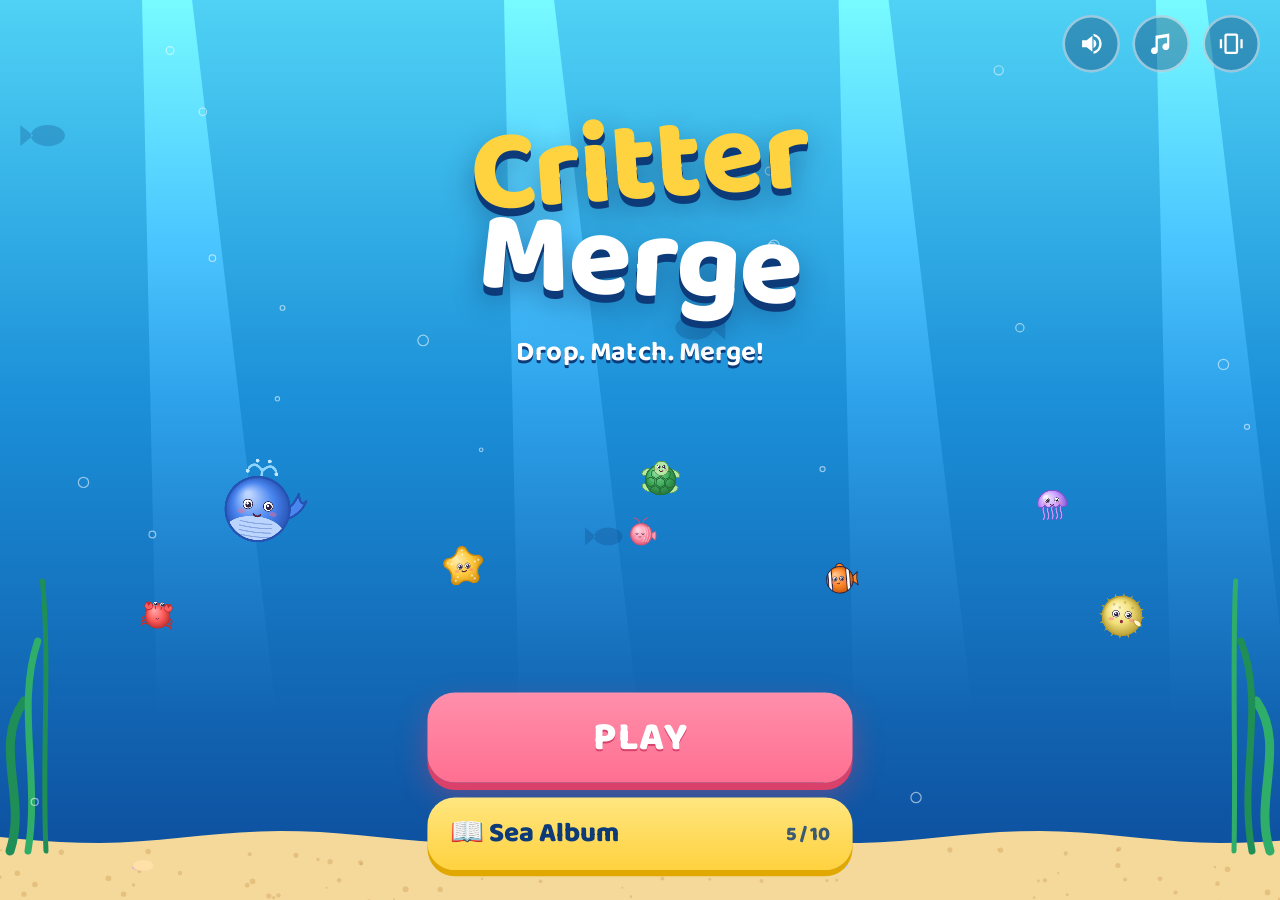
==== critter-merge/web/index.html @ 0500bdb2 "Add Critter Merge: a drop-and-merge sea-critter puzzle for kids A second game, designed for an 8-yea" ====
<!doctype html>
<html lang="en">
<head>
  <meta charset="utf-8">
  <meta name="viewport" content="width=device-width, initial-scale=1, maximum-scale=1, user-scalable=no, viewport-fit=cover">
  <meta name="theme-color" content="#1b8fd8">
  <meta name="description" content="Critter Merge — drop sea critters into the tank and match two of the same to make a bigger one. Can you make a Blue Whale?">
  <title>Critter Merge</title>
  <link rel="icon" href="icon-192.png">
  <link rel="manifest" href="manifest.webmanifest">
  <!-- iPad / iPhone: "Add to Home Screen" installs it as a full-screen app -->
  <link rel="apple-touch-icon" href="icon-180.png">
  <meta name="apple-mobile-web-app-capable" content="yes">
  <meta name="mobile-web-app-capable" content="yes">
  <meta name="apple-mobile-web-app-status-bar-style" content="black-translucent">
  <meta name="apple-mobile-web-app-title" content="Critter Merge">
  <link rel="stylesheet" href="style.css">
</head>
<body class="ui-title">
  <div id="app">
    <canvas id="game" aria-label="Critter Merge tank"></canvas>

    <!-- In-game HUD -->
    <div id="hud" class="layer">
      <div class="hud-top">
        <div class="hud-left">
          <button id="pauseBtn" class="round-btn" aria-label="Pause">
            <svg viewBox="0 0 24 24"><rect x="6" y="5" width="4.5" height="14" rx="2"/><rect x="13.5" y="5" width="4.5" height="14" rx="2"/></svg>
          </button>
          <button id="shakeBtn" class="round-btn shake" aria-label="Shake the tank">
            <svg viewBox="0 0 24 24"><path d="M4 8c2-2 3 2 5 0s3 2 5 0 3 2 5 0M4 13c2-2 3 2 5 0s3 2 5 0 3 2 5 0" fill="none" stroke="currentColor" stroke-width="2.4" stroke-linecap="round"/><path d="M8 18h8" stroke="currentColor" stroke-width="2.4" stroke-linecap="round"/></svg>
            <span id="shakeCount" class="badge">3</span>
          </button>
        </div>
        <div class="score-box">
          <div id="score">0</div>
          <div id="bestSmall" class="best-small"></div>
        </div>
        <div class="next-box">
          <span>NEXT</span>
          <img id="nextImg" alt="Next critter">
        </div>
      </div>
      <div id="hint" class="hint"></div>
    </div>

    <!-- The critter chain under the tank -->
    <div id="chain" class="layer">
      <div id="chainRow" class="chain-row"></div>
    </div>

    <!-- Title -->
    <div id="title" class="layer screen" data-screen="title">
      <div class="top-row">
        <button id="soundBtn" class="round-btn small" aria-label="Sound on or off"></button>
        <button id="musicBtn" class="round-btn small" aria-label="Music on or off"></button>
        <button id="hapticBtn" class="round-btn small" aria-label="Vibration on or off"></button>
      </div>
      <h1 class="logo"><span class="l1">Critter</span><span class="l2">Merge</span></h1>
      <p class="tag">Drop. Match. Merge!</p>
      <p id="titleBest" class="title-best"></p>
      <div class="grow"></div>
      <div class="title-buttons">
        <button id="playBtn" class="btn primary big">PLAY</button>
        <button id="albumBtn" class="btn secondary">
          <span>📖 Sea Album</span><small id="albumCount"></small>
        </button>
      </div>
    </div>

    <!-- Pause -->
    <div id="pause" class="layer screen modal" data-screen="paused">
      <div class="panel">
        <h2>Paused</h2>
        <button id="resumeBtn" class="btn primary">Keep playing</button>
        <button id="restartBtn" class="btn secondary">Start over</button>
        <button id="pauseHomeBtn" class="btn ghost">Home</button>
      </div>
    </div>

    <!-- Game over -->
    <div id="over" class="layer screen modal" data-screen="over">
      <div class="panel">
        <h2 class="over-title">Tank full!</h2>
        <div class="over-score-label">Your score</div>
        <div id="overScore" class="big-score">0</div>
        <div id="overBadge" class="badge-best">⭐ NEW BEST! ⭐</div>
        <div id="overBest" class="over-best"></div>
        <div class="biggest">
          <img id="overBiggestImg" alt="">
          <div><small>Biggest critter</small><b id="overBiggestName"></b></div>
        </div>
        <button id="againBtn" class="btn primary big">Play again</button>
        <button id="overHomeBtn" class="btn ghost">Home</button>
      </div>
    </div>

    <!-- Sea Album -->
    <div id="album" class="layer screen modal" data-screen="album">
      <div class="panel wide">
        <div class="panel-head">
          <h2>Sea Album</h2>
          <span id="albumProgress" class="pill"></span>
        </div>
        <div id="albumGrid" class="album-grid"></div>
        <button id="albumClose" class="btn ghost">Back</button>
      </div>
    </div>

    <!-- New critter discovered -->
    <div id="discover" class="layer screen modal" data-screen="discover">
      <div class="panel discover">
        <div class="eyebrow">✨ New critter! ✨</div>
        <img id="discImg" alt="">
        <h2 id="discName"></h2>
        <p id="discFact" class="fact"></p>
        <button id="discOk" class="btn primary">Yay!</button>
      </div>
    </div>

    <div id="banner" class="banner"></div>
    <div id="toast" class="toast"></div>
  </div>

  <script src="js/core.js"></script>
  <script src="js/art.js"></script>
  <script src="js/render.js"></script>
  <script src="js/audio.js"></script>
  <script src="js/main.js"></script>
</body>
</html>
---- critter-merge/web/style.css ----
@font-face {
  font-family: "Baloo 2";
  src: url("fonts/baloo2-latin.woff2") format("woff2");
  font-weight: 500 800;
  font-display: swap;
}

:root {
  --sat: env(safe-area-inset-top, 0px);
  --sab: env(safe-area-inset-bottom, 0px);
  --sal: env(safe-area-inset-left, 0px);
  --sar: env(safe-area-inset-right, 0px);
  --ink: #ffffff;
  --navy: #0d3a78;
  --deep: #082a5c;
  --coral: #ff6f91;
  --coral-dark: #d9416a;
  --sun: #ffd23f;
  --sun-dark: #e0a800;
  --sea: #3ad1c4;
  --panel: rgba(255, 255, 255, 0.95);
  --panel-ink: #153d73;
  --font: "Baloo 2", "Arial Rounded MT Bold", system-ui, -apple-system, "Segoe UI", Roboto, sans-serif;
  color-scheme: light;
}

* { box-sizing: border-box; -webkit-tap-highlight-color: transparent; }

html, body {
  margin: 0;
  height: 100%;
  background: #1b8fd8;
  color: var(--ink);
  font-family: var(--font);
  overflow: hidden;
  overscroll-behavior: none;
  user-select: none;
  -webkit-user-select: none;
  -webkit-touch-callout: none;
  touch-action: none;
}

#app {
  --ui: 1; /* overlay scale, set from JS so menus grow on tablets */
  position: relative;
  width: 100%;
  height: 100%;
  overflow: hidden;
}
#game { position: absolute; inset: 0; width: 100%; height: 100%; display: block; }

.layer {
  position: absolute;
  left: 0;
  top: 0;
  width: calc(100% / var(--ui));
  height: calc(100% / var(--ui));
  transform: scale(var(--ui));
  transform-origin: 0 0;
  pointer-events: none;
}
.layer button, .layer .panel { pointer-events: auto; }
body:not(.ui-title) #title *,
body:not(.ui-paused) #pause *,
body:not(.ui-over) #over *,
body:not(.ui-album) #album *,
body:not(.ui-discover) #discover * { pointer-events: none !important; }

button {
  font: inherit;
  color: inherit;
  border: 0;
  background: none;
  cursor: pointer;
  touch-action: manipulation;
}
:focus-visible { outline: 3px solid var(--sun); outline-offset: 3px; }

.round-btn {
  position: relative;
  width: 52px;
  height: 52px;
  border-radius: 50%;
  display: grid;
  place-items: center;
  color: #fff;
  background: rgba(8, 42, 92, 0.35);
  border: 2px solid rgba(255, 255, 255, 0.5);
  transition: transform 0.1s;
}
.round-btn:active { transform: scale(0.9); }
.round-btn svg { width: 26px; height: 26px; fill: currentColor; }
.round-btn.small { width: 46px; height: 46px; }
.round-btn.small svg { width: 22px; height: 22px; }
.round-btn.off { opacity: 0.5; }
.round-btn:disabled { opacity: 0.4; }
.round-btn .badge {
  position: absolute;
  top: -4px;
  right: -4px;
  min-width: 22px;
  height: 22px;
  padding: 0 6px;
  border-radius: 11px;
  background: var(--sun);
  color: var(--navy);
  font-size: 14px;
  font-weight: 800;
  line-height: 22px;
}

/* ---------- HUD ---------- */
#hud, #chain { opacity: 0; transition: opacity 0.25s; }
body.ui-playing #hud, body.ui-paused #hud, body.ui-discover #hud,
body.ui-playing #chain, body.ui-paused #chain, body.ui-discover #chain, body.ui-over #chain { opacity: 1; }
body:not(.ui-playing) #hud button { pointer-events: none; }

.hud-top {
  position: absolute;
  top: calc(var(--sat) + 10px);
  left: calc(var(--sal) + 12px);
  right: calc(var(--sar) + 12px);
  display: grid;
  grid-template-columns: 1fr auto 1fr;
  align-items: start;
}
.hud-left { display: flex; gap: 10px; }
.score-box { text-align: center; }
#score {
  font-size: 48px;
  font-weight: 800;
  line-height: 1;
  text-shadow: 0 3px 0 var(--navy), 0 0 18px rgba(255, 255, 255, 0.35);
  font-variant-numeric: tabular-nums;
}
#score.pop { animation: pop 0.3s ease-out; }
@keyframes pop { 40% { transform: scale(1.2); } }
.best-small { font-size: 14px; font-weight: 700; opacity: 0.85; text-shadow: 0 1px 0 var(--navy); }
.next-box {
  justify-self: end;
  display: flex;
  flex-direction: column;
  align-items: center;
  width: 70px;
  padding: 2px 0 6px;
  border-radius: 20px;
  background: rgba(8, 42, 92, 0.3);
  border: 2px solid rgba(255, 255, 255, 0.5);
}
.next-box span { font-size: 12px; font-weight: 800; letter-spacing: 1.5px; }
.next-box img { width: 50px; height: 50px; }

.hint {
  position: absolute;
  left: 20px;
  right: 20px;
  top: 38%;
  text-align: center;
  font-size: 22px;
  font-weight: 800;
  line-height: 1.2;
  text-shadow: 0 2px 0 var(--navy), 0 0 12px rgba(8, 42, 92, 0.6);
  opacity: 0;
  transition: opacity 0.3s;
}
.hint.show { opacity: 1; }
body:not(.ui-playing) .hint { opacity: 0; }

.chain-row {
  position: absolute;
  left: 0;
  right: 0;
  bottom: calc(var(--sab) + 10px);
  display: flex;
  justify-content: center;
  gap: 3px;
  padding: 0 8px;
}
.chain-row .link {
  position: relative;
  width: 34px;
  height: 34px;
  display: grid;
  place-items: center;
  border-radius: 50%;
  background: rgba(255, 255, 255, 0.25);
}
.chain-row .link img { width: 34px; height: 34px; }
.chain-row .link.unknown::after {
  content: "?";
  position: absolute;
  font-weight: 800;
  font-size: 18px;
  color: #fff;
}
.chain-row .link.made { background: rgba(255, 210, 63, 0.65); box-shadow: 0 0 10px rgba(255, 210, 63, 0.8); }

/* ---------- Screens ---------- */
.screen { opacity: 0; visibility: hidden; transition: opacity 0.25s, visibility 0s linear 0.25s; }
body.ui-title #title, body.ui-paused #pause, body.ui-over #over, body.ui-album #album, body.ui-discover #discover {
  opacity: 1;
  visibility: visible;
  transition: opacity 0.25s, visibility 0s;
}

#title {
  display: flex;
  flex-direction: column;
  align-items: center;
  padding: calc(var(--sat) + 12px) calc(var(--sar) + 16px) calc(var(--sab) + 24px) calc(var(--sal) + 16px);
}
.top-row { align-self: flex-end; display: flex; gap: 10px; }
.logo {
  margin: 4vh 0 0;
  display: flex;
  flex-direction: column;
  align-items: center;
  line-height: 0.85;
  font-weight: 800;
  font-size: clamp(56px, 18vw, 92px);
  letter-spacing: -1px;
}
.logo span { text-shadow: 0 6px 0 var(--navy), 0 10px 24px rgba(8, 42, 92, 0.45); }
.logo .l1 { color: var(--sun); transform: rotate(-4deg); }
.logo .l2 { color: #ffffff; transform: rotate(3deg); }
.tag { margin: 14px 0 0; font-size: 22px; font-weight: 700; text-shadow: 0 2px 0 var(--navy); }
.title-best { margin: 4px 0 0; font-size: 18px; font-weight: 800; color: var(--sun); text-shadow: 0 2px 0 var(--navy); min-height: 24px; }
.grow { flex: 1; }
.title-buttons { width: 100%; max-width: 340px; display: flex; flex-direction: column; gap: 12px; }

.btn {
  display: flex;
  align-items: center;
  justify-content: center;
  gap: 10px;
  width: 100%;
  min-height: 58px;
  padding: 6px 18px;
  border-radius: 22px;
  font-size: 22px;
  font-weight: 800;
  transition: transform 0.1s;
}
.btn:active { transform: translateY(3px) scale(0.98); }
.btn.big { min-height: 72px; font-size: 32px; letter-spacing: 1px; }
.btn.primary { color: #fff; background: linear-gradient(180deg, #ff8fab, var(--coral)); box-shadow: 0 6px 0 var(--coral-dark), 0 10px 24px rgba(217, 65, 106, 0.4); text-shadow: 0 2px 0 var(--coral-dark); }
.btn.primary:active { box-shadow: 0 2px 0 var(--coral-dark); }
.btn.secondary { color: var(--navy); background: linear-gradient(180deg, #ffe680, var(--sun)); box-shadow: 0 5px 0 var(--sun-dark); justify-content: space-between; }
.btn.secondary:active { box-shadow: 0 1px 0 var(--sun-dark); }
.btn.secondary small { font-size: 16px; font-weight: 800; opacity: 0.8; }
.btn.ghost { color: var(--panel-ink); background: rgba(21, 61, 115, 0.08); border: 2px solid rgba(21, 61, 115, 0.15); }
#title .btn.ghost { color: #fff; }

/* ---------- Modals ---------- */
.modal {
  display: grid;
  grid-template-rows: minmax(0, 100%);
  place-items: center;
  padding: calc(var(--sat) + 16px) 16px calc(var(--sab) + 16px);
  background: rgba(8, 42, 92, 0.4);
}
.panel {
  width: 100%;
  max-width: 360px;
  padding: 22px 20px 20px;
  border-radius: 32px;
  color: var(--panel-ink);
  background: var(--panel);
  box-shadow: 0 8px 0 rgba(8, 42, 92, 0.25), 0 20px 50px rgba(8, 42, 92, 0.35);
  text-align: center;
  display: flex;
  flex-direction: column;
  gap: 10px;
  transform: translateY(24px) scale(0.94);
  transition: transform 0.4s cubic-bezier(0.2, 1.5, 0.4, 1);
}
.panel.wide { max-width: 420px; max-height: 100%; }
body.ui-over #over .panel, body.ui-paused #pause .panel, body.ui-album #album .panel, body.ui-discover #discover .panel { transform: none; }
.panel h2 { margin: 0; font-size: 32px; font-weight: 800; line-height: 1.1; text-wrap: balance; }
.over-title { color: var(--coral); }
.over-score-label { font-size: 16px; font-weight: 700; opacity: 0.7; margin-top: -4px; }
.big-score { font-size: 72px; font-weight: 800; line-height: 0.9; color: var(--navy); font-variant-numeric: tabular-nums; }
.badge-best {
  display: none;
  align-self: center;
  padding: 4px 16px;
  border-radius: 999px;
  font-size: 18px;
  font-weight: 800;
  color: var(--navy);
  background: var(--sun);
  animation: wiggle 1s ease-in-out infinite;
}
.badge-best.show { display: block; }
@keyframes wiggle { 0%, 100% { transform: rotate(-3deg); } 50% { transform: rotate(3deg) scale(1.06); } }
.over-best { font-size: 16px; font-weight: 700; opacity: 0.75; }
.biggest {
  display: flex;
  align-items: center;
  gap: 12px;
  padding: 8px 14px;
  border-radius: 20px;
  background: #e8f6ff;
  text-align: left;
}
.biggest img { width: 64px; height: 64px; flex: none; }
.biggest small { display: block; font-size: 14px; font-weight: 700; opacity: 0.7; }
.biggest b { font-size: 24px; }

.panel-head { display: flex; justify-content: space-between; align-items: center; }
.pill { padding: 4px 12px; border-radius: 999px; background: #e8f6ff; font-weight: 800; font-size: 16px; }
.album-grid {
  flex: 1 1 auto;
  display: grid;
  grid-template-columns: repeat(2, 1fr);
  gap: 8px;
  overflow-y: auto;
  min-height: 0;
  touch-action: pan-y;
  -webkit-overflow-scrolling: touch;
}
#album .btn { flex: none; }
.card {
  display: flex;
  flex-direction: column;
  align-items: center;
  padding: 8px 8px 10px;
  border-radius: 18px;
  background: #e8f6ff;
}
.card img { width: 64px; height: 64px; }
.card b { font-size: 17px; line-height: 1.1; }
.card p { margin: 3px 0 0; font-size: 13px; line-height: 1.25; font-weight: 600; opacity: 0.85; }
.card.locked { background: #eef1f5; }
.card.locked b { opacity: 0.5; }

.panel.discover img { width: 150px; height: 150px; align-self: center; animation: bob 1.6s ease-in-out infinite; }
@keyframes bob { 50% { transform: translateY(-8px) rotate(3deg); } }
.eyebrow { font-size: 18px; font-weight: 800; color: var(--coral); }
.fact { margin: 0; font-size: 19px; line-height: 1.3; font-weight: 600; }

/* ---------- Banner & toast ---------- */
.banner {
  position: absolute;
  top: 30%;
  left: 0;
  right: 0;
  text-align: center;
  pointer-events: none;
  font-weight: 800;
  font-size: calc(40px * var(--ui));
  line-height: 1.05;
  color: var(--sun);
  text-shadow: 0 4px 0 var(--navy), 0 0 24px rgba(8, 42, 92, 0.5);
  opacity: 0;
}
.banner small { display: block; font-size: calc(20px * var(--ui)); color: #fff; }
.banner.show { animation: banner 2.6s ease-out forwards; }
@keyframes banner {
  0% { opacity: 0; transform: scale(0.6); }
  12% { opacity: 1; transform: scale(1.1); }
  22% { transform: scale(1); }
  80% { opacity: 1; }
  100% { opacity: 0; transform: translateY(-24px); }
}

.toast {
  position: absolute;
  left: 50%;
  bottom: calc(var(--sab) + 70px * var(--ui));
  transform: translate(-50%, 20px);
  padding: calc(10px * var(--ui)) calc(18px * var(--ui));
  border-radius: 18px;
  background: rgba(8, 42, 92, 0.85);
  font-weight: 800;
  font-size: calc(17px * var(--ui));
  white-space: nowrap;
  opacity: 0;
  pointer-events: none;
  transition: opacity 0.2s, transform 0.2s;
}
.toast.show { opacity: 1; transform: translate(-50%, 0); }

@media (prefers-reduced-motion: reduce) {
  *, *::before, *::after { animation-duration: 0.01ms !important; animation-iteration-count: 1 !important; transition-duration: 0.01ms !important; }
}
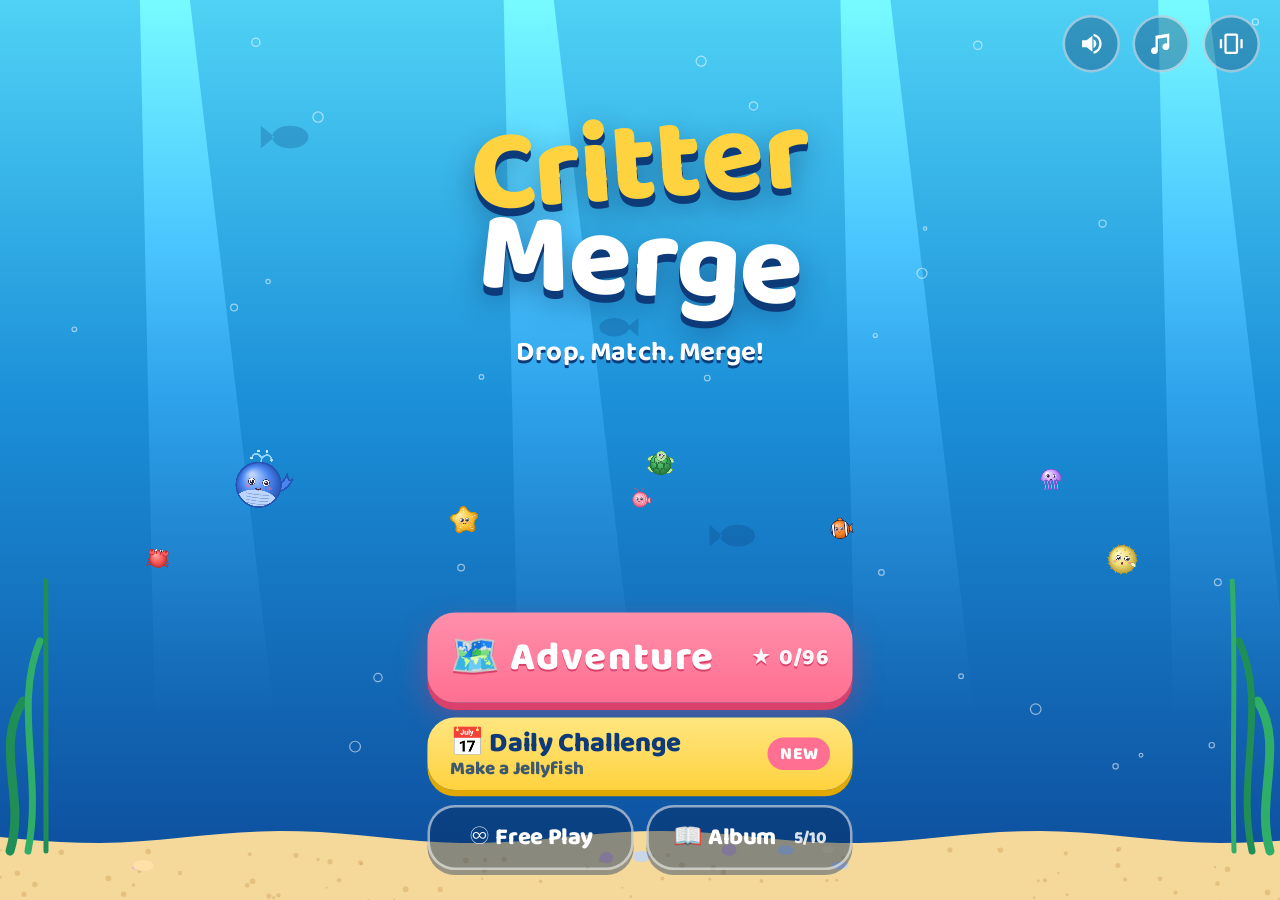
==== commit 3fd512d6: "Critter Merge: Adventure levels, bubble puzzles and a Daily Challenge Feedback from the player (age " ====
--- a/critter-merge/web/index.html
+++ b/critter-merge/web/index.html
@@ -35,6 +35,10 @@
         <div class="score-box">
           <div id="score">0</div>
           <div id="bestSmall" class="best-small"></div>
+          <div id="goalBox" class="goal-box">
+            <img id="goalImg" alt=""><span id="goalIcon" class="goal-icon"></span><b id="goalText"></b>
+          </div>
+          <div id="dropsLeft" class="drops-left"></div>
         </div>
         <div class="next-box">
           <span>NEXT</span>
@@ -61,10 +65,17 @@
       <p id="titleBest" class="title-best"></p>
       <div class="grow"></div>
       <div class="title-buttons">
-        <button id="playBtn" class="btn primary big">PLAY</button>
-        <button id="albumBtn" class="btn secondary">
-          <span>📖 Sea Album</span><small id="albumCount"></small>
+        <button id="adventureBtn" class="btn primary big">
+          <span>🗺️ Adventure</span><small id="adventureStars"></small>
         </button>
+        <button id="dailyBtn" class="btn secondary daily">
+          <span class="lbl"><span>📅 Daily Challenge</span><small id="dailySub"></small></span>
+          <span id="dailyBadge" class="new-badge">NEW</span>
+        </button>
+        <div class="btn-row">
+          <button id="playBtn" class="btn sea">♾️ Free Play</button>
+          <button id="albumBtn" class="btn sea"><span>📖 Album</span><small id="albumCount"></small></button>
+        </div>
       </div>
     </div>
 
@@ -92,6 +103,47 @@
         </div>
         <button id="againBtn" class="btn primary big">Play again</button>
         <button id="overHomeBtn" class="btn ghost">Home</button>
+      </div>
+    </div>
+
+    <!-- Adventure map -->
+    <div id="levels" class="layer screen modal" data-screen="levels">
+      <div class="panel wide">
+        <div class="panel-head">
+          <h2>Adventure</h2>
+          <span id="levelsStars" class="pill"></span>
+        </div>
+        <div id="levelsList" class="levels-list"></div>
+        <button id="levelsClose" class="btn ghost">Back</button>
+      </div>
+    </div>
+
+    <!-- Level / daily start card -->
+    <div id="intro" class="layer screen modal" data-screen="intro">
+      <div class="panel">
+        <div id="introEyebrow" class="eyebrow"></div>
+        <div class="intro-goal">
+          <img id="introImg" alt="">
+          <h2 id="introGoal"></h2>
+        </div>
+        <p id="introHelp" class="fact"></p>
+        <div id="introDrops" class="pill center"></div>
+        <button id="introStart" class="btn primary big">Start!</button>
+        <button id="introBack" class="btn ghost">Back</button>
+      </div>
+    </div>
+
+    <!-- Level / daily result -->
+    <div id="result" class="layer screen modal" data-screen="result">
+      <div class="panel">
+        <div id="resultEyebrow" class="eyebrow"></div>
+        <h2 id="resultTitle"></h2>
+        <div id="resultStars" class="stars-row"><span>★</span><span>★</span><span>★</span></div>
+        <p id="resultMsg" class="fact"></p>
+        <div id="resultShell" class="shell-box"></div>
+        <button id="resultPrimary" class="btn primary big"></button>
+        <button id="resultAgain" class="btn secondary">Play again</button>
+        <button id="resultBack" class="btn ghost"></button>
       </div>
     </div>
 
@@ -123,6 +175,7 @@
   </div>
 
   <script src="js/core.js"></script>
+  <script src="js/levels.js"></script>
   <script src="js/art.js"></script>
   <script src="js/render.js"></script>
   <script src="js/audio.js"></script>
--- a/critter-merge/web/style.css
+++ b/critter-merge/web/style.css
@@ -64,6 +64,9 @@
 body:not(.ui-paused) #pause *,
 body:not(.ui-over) #over *,
 body:not(.ui-album) #album *,
+body:not(.ui-levels) #levels *,
+body:not(.ui-intro) #intro *,
+body:not(.ui-result) #result *,
 body:not(.ui-discover) #discover * { pointer-events: none !important; }
 
 button {
@@ -111,8 +114,8 @@
 
 /* ---------- HUD ---------- */
 #hud, #chain { opacity: 0; transition: opacity 0.25s; }
-body.ui-playing #hud, body.ui-paused #hud, body.ui-discover #hud,
-body.ui-playing #chain, body.ui-paused #chain, body.ui-discover #chain, body.ui-over #chain { opacity: 1; }
+body.ui-playing #hud, body.ui-paused #hud, body.ui-discover #hud, body.ui-result #hud,
+body.ui-playing #chain, body.ui-paused #chain, body.ui-discover #chain, body.ui-over #chain, body.ui-result #chain { opacity: 1; }
 body:not(.ui-playing) #hud button { pointer-events: none; }
 
 .hud-top {
@@ -197,7 +200,8 @@
 
 /* ---------- Screens ---------- */
 .screen { opacity: 0; visibility: hidden; transition: opacity 0.25s, visibility 0s linear 0.25s; }
-body.ui-title #title, body.ui-paused #pause, body.ui-over #over, body.ui-album #album, body.ui-discover #discover {
+body.ui-title #title, body.ui-paused #pause, body.ui-over #over, body.ui-album #album, body.ui-discover #discover,
+body.ui-levels #levels, body.ui-intro #intro, body.ui-result #result {
   opacity: 1;
   visibility: visible;
   transition: opacity 0.25s, visibility 0s;
@@ -245,7 +249,8 @@
 .btn.big { min-height: 72px; font-size: 32px; letter-spacing: 1px; }
 .btn.primary { color: #fff; background: linear-gradient(180deg, #ff8fab, var(--coral)); box-shadow: 0 6px 0 var(--coral-dark), 0 10px 24px rgba(217, 65, 106, 0.4); text-shadow: 0 2px 0 var(--coral-dark); }
 .btn.primary:active { box-shadow: 0 2px 0 var(--coral-dark); }
-.btn.secondary { color: var(--navy); background: linear-gradient(180deg, #ffe680, var(--sun)); box-shadow: 0 5px 0 var(--sun-dark); justify-content: space-between; }
+.btn.secondary { color: var(--navy); background: linear-gradient(180deg, #ffe680, var(--sun)); box-shadow: 0 5px 0 var(--sun-dark); }
+#dailyBtn { justify-content: space-between; }
 .btn.secondary:active { box-shadow: 0 1px 0 var(--sun-dark); }
 .btn.secondary small { font-size: 16px; font-weight: 800; opacity: 0.8; }
 .btn.ghost { color: var(--panel-ink); background: rgba(21, 61, 115, 0.08); border: 2px solid rgba(21, 61, 115, 0.15); }
@@ -275,7 +280,8 @@
   transition: transform 0.4s cubic-bezier(0.2, 1.5, 0.4, 1);
 }
 .panel.wide { max-width: 420px; max-height: 100%; }
-body.ui-over #over .panel, body.ui-paused #pause .panel, body.ui-album #album .panel, body.ui-discover #discover .panel { transform: none; }
+body.ui-over #over .panel, body.ui-paused #pause .panel, body.ui-album #album .panel, body.ui-discover #discover .panel,
+body.ui-levels #levels .panel, body.ui-intro #intro .panel, body.ui-result #result .panel { transform: none; }
 .panel h2 { margin: 0; font-size: 32px; font-weight: 800; line-height: 1.1; text-wrap: balance; }
 .over-title { color: var(--coral); }
 .over-score-label { font-size: 16px; font-weight: 700; opacity: 0.7; margin-top: -4px; }
@@ -384,3 +390,80 @@
 @media (prefers-reduced-motion: reduce) {
   *, *::before, *::after { animation-duration: 0.01ms !important; animation-iteration-count: 1 !important; transition-duration: 0.01ms !important; }
 }
+
+/* ---------- Goals (Adventure + Daily) ---------- */
+.goal-box {
+  display: none;
+  align-items: center;
+  gap: 6px;
+  margin: 0 auto;
+  width: max-content;
+  padding: 2px 14px 2px 6px;
+  border-radius: 999px;
+  background: rgba(8, 42, 92, 0.35);
+  border: 2px solid rgba(255, 255, 255, 0.55);
+}
+.goal-box img { width: 40px; height: 40px; }
+.goal-box .goal-icon { font-size: 28px; line-height: 40px; padding-left: 6px; }
+.goal-box b { font-size: 28px; font-weight: 800; text-shadow: 0 2px 0 var(--navy); font-variant-numeric: tabular-nums; }
+.goal-box.done { background: rgba(58, 209, 120, 0.6); }
+.goal-box.pop { animation: pop 0.3s ease-out; }
+body.goal-mode .goal-box { display: flex; }
+body.goal-mode #score, body.goal-mode #bestSmall { display: none; }
+body.goal-mode.dive-mode #score { display: block; }
+body.goal-mode.dive-mode .goal-box { display: none; }
+.drops-left { margin-top: 4px; font-size: 16px; font-weight: 800; text-shadow: 0 1px 0 var(--navy); min-height: 20px; }
+.drops-left.low { color: var(--sun); animation: wiggle 0.8s ease-in-out infinite; }
+
+.btn .lbl { display: flex; flex-direction: column; align-items: flex-start; line-height: 1.1; }
+#adventureBtn { justify-content: space-between; }
+#adventureBtn small { font-size: 18px; font-weight: 800; opacity: 0.95; }
+.btn.daily { position: relative; }
+.btn.daily small { font-size: 15px; }
+.new-badge {
+  padding: 2px 10px;
+  border-radius: 999px;
+  background: var(--coral);
+  color: #fff;
+  font-size: 14px;
+  font-weight: 800;
+  animation: wiggle 1s ease-in-out infinite;
+}
+.btn-row { display: flex; gap: 10px; }
+.btn-row .btn { flex: 1; min-height: 52px; font-size: 19px; padding: 6px 10px; }
+.btn.sea { color: #fff; background: rgba(8, 42, 92, 0.45); border: 2px solid rgba(255, 255, 255, 0.55); box-shadow: 0 4px 0 rgba(8, 42, 92, 0.4); }
+.btn.sea small { font-size: 14px; opacity: 0.85; margin-left: 4px; }
+
+.levels-list { flex: 1 1 auto; min-height: 0; overflow-y: auto; touch-action: pan-y; -webkit-overflow-scrolling: touch; display: flex; flex-direction: column; gap: 12px; }
+#levels .btn { flex: none; }
+.world { border-radius: 22px; padding: 10px; }
+.world h3 { margin: 0 0 8px; font-size: 20px; text-align: left; color: #fff; text-shadow: 0 2px 0 rgba(8, 42, 92, 0.5); }
+.world-grid { display: grid; grid-template-columns: repeat(4, 1fr); gap: 8px; }
+.lvl {
+  display: flex;
+  flex-direction: column;
+  align-items: center;
+  gap: 1px;
+  padding: 6px 0 4px;
+  border-radius: 16px;
+  background: rgba(255, 255, 255, 0.92);
+  color: var(--navy);
+  box-shadow: 0 3px 0 rgba(8, 42, 92, 0.25);
+}
+.lvl b { font-size: 24px; line-height: 1.1; }
+.lvl .st { font-size: 13px; letter-spacing: 1px; color: #c9d3e0; }
+.lvl .st i { font-style: normal; color: var(--sun-dark); }
+.lvl.locked { background: rgba(255, 255, 255, 0.35); color: rgba(8, 42, 92, 0.5); box-shadow: none; }
+.lvl.next { outline: 3px solid var(--coral); animation: bob 1.4s ease-in-out infinite; }
+.lvl:active { transform: scale(0.94); }
+
+.intro-goal { display: flex; flex-direction: column; align-items: center; gap: 4px; }
+.intro-goal img { width: 110px; height: 110px; }
+.pill.center { align-self: center; }
+.stars-row { display: flex; justify-content: center; gap: 8px; font-size: 56px; line-height: 1; }
+.stars-row span { color: #d5dde8; transform: scale(0.4); opacity: 0; transition: transform 0.35s cubic-bezier(0.2, 1.8, 0.4, 1), opacity 0.2s; }
+.stars-row span.on { color: var(--sun); text-shadow: 0 3px 0 var(--sun-dark); }
+.stars-row span.show { transform: none; opacity: 1; }
+.stars-row.hidden { display: none; }
+.shell-box { display: none; padding: 8px 12px; border-radius: 18px; background: #fff2d6; font-weight: 800; font-size: 17px; line-height: 1.25; }
+.shell-box.show { display: block; }
